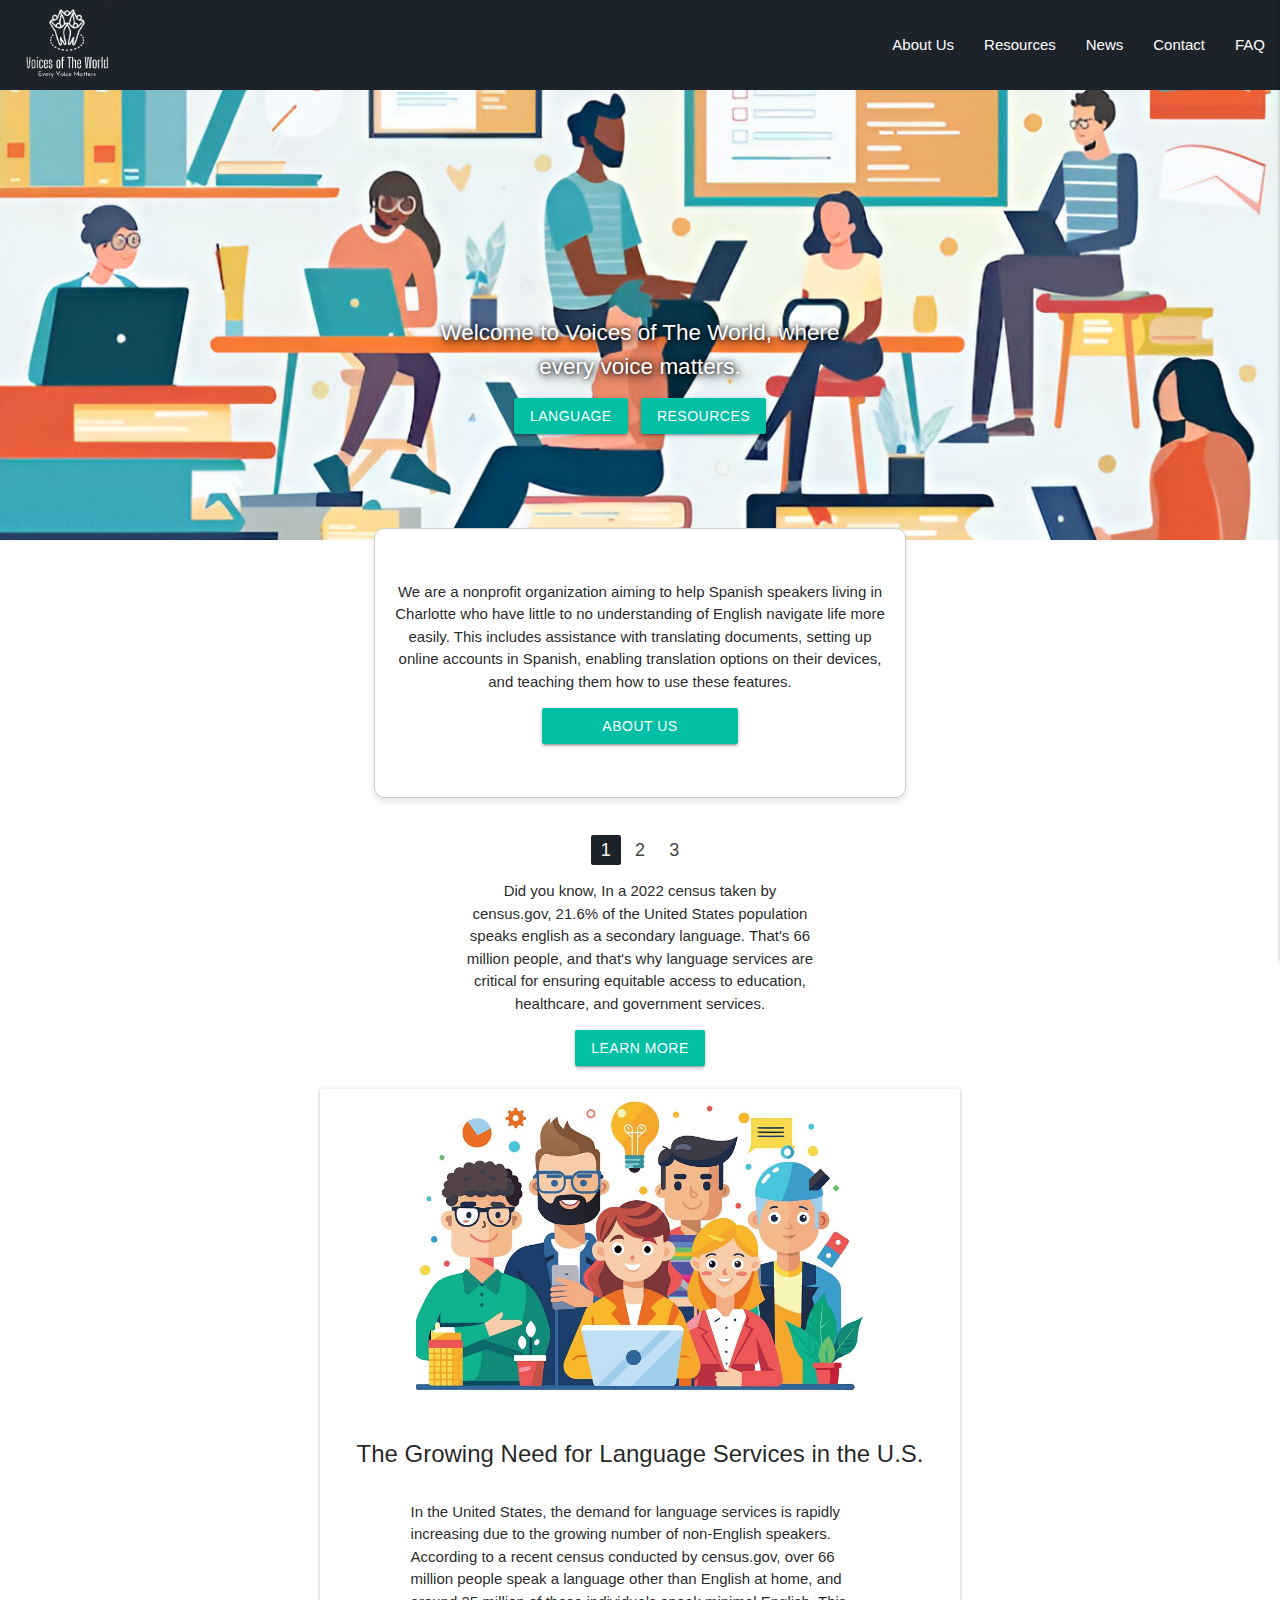
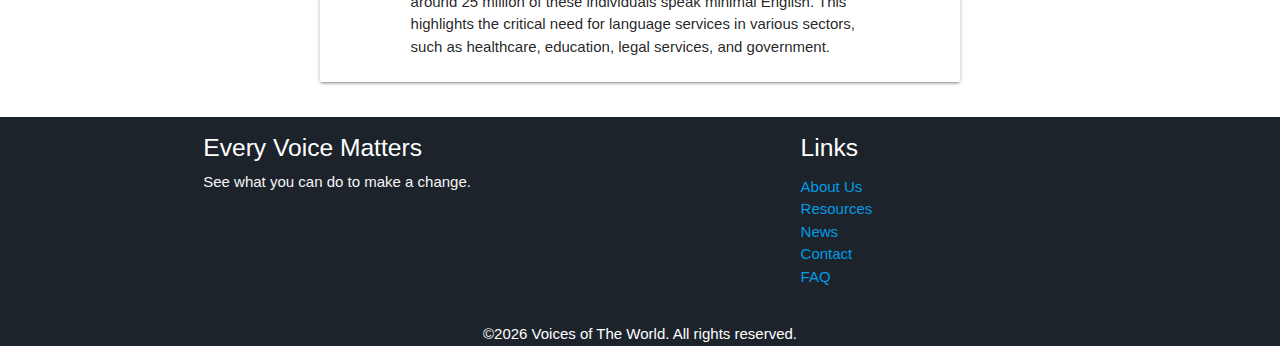
==== index.html @ 94116b29 "worked on completing javascript logic for dynamically rendering content based on the current active " ====
<!DOCTYPE html>
<html lang="en">
  <head>
    <meta charset="UTF-8" />
    <meta name="viewport" content="width=device-width, initial-scale=1.0" />
    <title>Every Voice Matters | Home</title>
    <!-- Materializecss CSS CDN -->
    <link
      rel="stylesheet"
      href="https://cdnjs.cloudflare.com/ajax/libs/materialize/1.0.0/css/materialize.min.css"
    />
    <!-- Google Icon CDN -->
    <link
      href="https://fonts.googleapis.com/icon?family=Material+Icons"
      rel="stylesheet"
    />
    <link rel="stylesheet" href="styles.css" />
  </head>
  <body>
    <header>
      <nav>
        <div class="nav-wrapper" id="nav-container">
          <div>
            <a href="/index.html" class="brand-logo" id="logo-container"
              ><img src="/public/Images/logo.png" class="main-logo"
            /></a>
          </div>
          <ul class="right hide-on-med-and-down ul-container" id="ul-container">
            <li><a href="/aboutUs/aboutUs.html">About Us</a></li>
            <li><a href="/Resource/resource.html">Resources</a></li>
            <li><a href="/News/News.html">News</a></li>
            <li><a href="/contactPage/contact.html">Contact</a></li>
            <li><a href="/questions/faq.html">FAQ</a></li>
          </ul>
          <!-- Hamburger Menu, when clicked, the target of mobile-demo will open  -->
          <a
            href="#"
            data-target="mobile-demo"
            class="sidenav-trigger right"
            id="hamburger-icon"
          >
            <i class="material-icons">menu</i></a
          >
        </div>
      </nav>

      <!-- Side Nav, hidden until hamburger menu is triggered through sidenav-trigger -->
      <ul class="sidenav" id="mobile-demo">
        <li><a href="/aboutUs/aboutUs.html">About Us</a></li>
        <li><a href="/Resource/resource.html">Resources</a></li>
        <li><a href="/News/News.html">News</a></li>
        <li><a href="/contactPage/contact.html">Contact</a></li>
        <li><a href="/questions/faq.html">FAQ</a></li>
      </ul>
    </header>

    <main class="main-container">
      <section class="hero-container">
        <div class="hero-image">
          <div class="hero-info">
            <p>Welcome to Voices of The World, where every voice matters.</p>
            <div>
              <a class="waves-effect waves-light btn" id="hero-button"
                >Language</a
              >
              <a class="waves-effect waves-light btn" id="hero-button"
                >Resources</a
              >
            </div>
          </div>
        </div>
      </section>

      <section class="learn-more-container">
        <div class="card-div">
          <p>
            We are a nonprofit organization aiming to help Spanish speakers
            living in Charlotte who have little to no understanding of English
            navigate life more easily. This includes assistance with translating
            documents, setting up online accounts in Spanish, enabling
            translation options on their devices, and teaching them how to use
            these features.
          </p>
          <a
            class="waves-effect waves-light btn"
            id="hero-button"
            href="/aboutUs/aboutUs.html"
            >About Us</a
          >
        </div>
      </section>

      <section class="content-card-container">
        <div class="content-card-div">
          <ul class="pagination">

            <li class="active" data-page="1"><a>1</a></li>
            <li class="waves-effect" data-page="2"><a>2</a></li>
            <li class="waves-effect" data-page="3"><a>3</a></li>

          </ul>
          <div class="content-div" id="content-div"></div>
        </div>
      </section>
    </main>

    <footer class="page-footer" id="footer-container">
      <div class="container">
        <div class="row">
          <div class="col l6 s12">
            <h5 class="white-text">Every Voice Matters</h5>
            <p class="grey-text text-lighten-4">
              See what you can do to make a change.
            </p>
          </div>
          <div class="col l4 offset-l2 s12">
            <h5 class="white-text">Links</h5>
            <ul>
              <li><a href="/aboutUs/aboutUs.html">About Us</a></li>
              <li><a href="/Resource/resource.html">Resources</a></li>
              <li><a href="/News/News.html">News</a></li>
              <li><a href="/contactPage/contact.html">Contact</a></li>
              <li><a href="/questions/faq.html">FAQ</a></li>
            </ul>
          </div>
        </div>
      </div>
      <div class="container" id="footer-div">
        <p class="copyright-p">
          ©<span id="current-year"></span> Voices of The World. All rights
          reserved.
        </p>
      </div>
    </footer>

    <!-- Materialize JS CDN -->
    <script src="https://cdnjs.cloudflare.com/ajax/libs/materialize/1.0.0/js/materialize.min.js"></script>
    <script src="script.js"></script>
  </body>
</html>
---- styles.css ----
html,
body {
  height: 100%;
  width: 100%;
  margin: 0;
  padding: 0;
  background-color: #ffffff;
}
p {
  margin: 0;
}

/* Navbar */
.main-logo {
  max-width: 130px;
  max-height: auto;
}

#nav-container {
  background-color: #1c232b;
  min-height: 10vh;
}
#ul-container {
  height: 100%;
  display: flex;
  flex-direction: row;
  align-items: center;
}

@media (max-width: 992px) {
  #logo-container {
    display: flex;
    justify-content: center;
  }
  #hamburger-icon {
    min-height: 100%;
    display: flex;
    flex-direction: row;
    align-items: center;
  }
  #mobile-demo {
    background-color: #1c232b;
  }
  #mobile-demo li a {
    color: white;
  }
}
/* Navbar */

/* Main */
.main-container {
  width: 100%;
  min-height: 100vh;
  display: flex;
  flex-grow: 1;
  flex-direction: column;
  align-items: center;
}
.hero-container {
  height: 35vh;
  width: 100%;
  display: flex;
  flex-direction: column;
  align-items: center;
}
.hero-image {
  display: flex;
  flex-direction: column;
  align-items: center;
  justify-content: center;
  background-image: url("./public/Images/collab-img.jpeg");

  background-repeat: no-repeat;
  background-size: cover;
  background-position: center;
  width: 100%;
  height: 100%;
}

.hero-info p {
  text-align: center;
  color: white;
  font-size: 1.5rem;
  padding-bottom: 1rem;
  text-shadow: 3px 3px 10px rgba(0, 0, 0, 0.8), 0px 0px 5px rgba(0, 0, 0, 0.9);
  width: 70%;
}
.hero-info {
  position: relative;
  display: flex;
  flex-direction: column;
  align-items: center;
  margin-top: 8rem;
}

#hero-button {
  background-color: #00bfa5;
  margin: 0 0.3rem 0 0.3rem;
}

@media (min-width: 992px) {
  .hero-container {
    height: 50vh;
  }
  .hero-image {
    height: 100%;
  }
  .card-div {
    max-width: 30vw;
  }
}

.learn-more-container {
  display: flex;
  flex-direction: column;
  align-items: center;
  padding: 1.5rem;
}

.card-div {
  background-color: white;
  position: relative;
  margin-top: -35px;
  z-index: 2;
  display: flex;
  flex-direction: column;
  align-items: center;
  text-align: center;
  border: 1px solid #ccc;
  border-radius: 10px;
  padding: 1rem;
  box-shadow: 0 4px 6px rgba(0, 0, 0, 0.1);
  max-width: 80vw;
}

.card-div p {
  margin-bottom: 1rem;
  max-width: 42vh;
}

.card-div #hero-button {
  padding: 0 4rem 0 4rem;
}

.content-card-container {
  display: flex;
  flex-grow: 1;
  flex-direction: column;
  align-items: center;
  min-height: 30vh;
}
.content-card-div {
  display: flex;
  flex-direction: column;
  align-items: center;
  text-align: center;
}
.content-div {
  display: flex;
  flex-direction: column;
  align-items: center;
}
.content-div p {
  margin-bottom: 1rem;
  max-width: 42ch;
}
#content-card {
  display: flex;
  flex-direction: column;
  align-items: center;
  margin-top: 1rem;
}
#content-card-content {
  display: flex;
  flex-direction: column;
  align-items: center;
  text-align: start;
}
.card-title {
  text-align: center;
  font-size: 1.25rem;
  font-weight: 600;
}
.active {
  background-color: #1c232b !important;
}
.card {
  display: flex;
  flex-direction: column;
  align-items: center;
}
.card-image {
  max-width: 70%;
  height: auto;
}
@media (min-width: 992px) {
  .card-div {
    min-height: 30vh;
    display: flex;
    flex-direction: column;
    justify-content: center;
  }
  .card-div p {
    max-width: 60ch;
  }
}
@media (min-width: 700px) {
  .card-image {
    max-width: 70%;
    height: auto;
  }
  .card {
    max-width: 50vw;
  }
  #content-card-content p {
    margin-top: 1.5rem;
    max-width: 55ch;
  }
}
/* Main */

/* Footer */
#footer-container {
  width: 100%;
  padding: 0;
  background-color: #1c232b;
}
.copyright-p {
  text-align: center;
}
/* Footer */
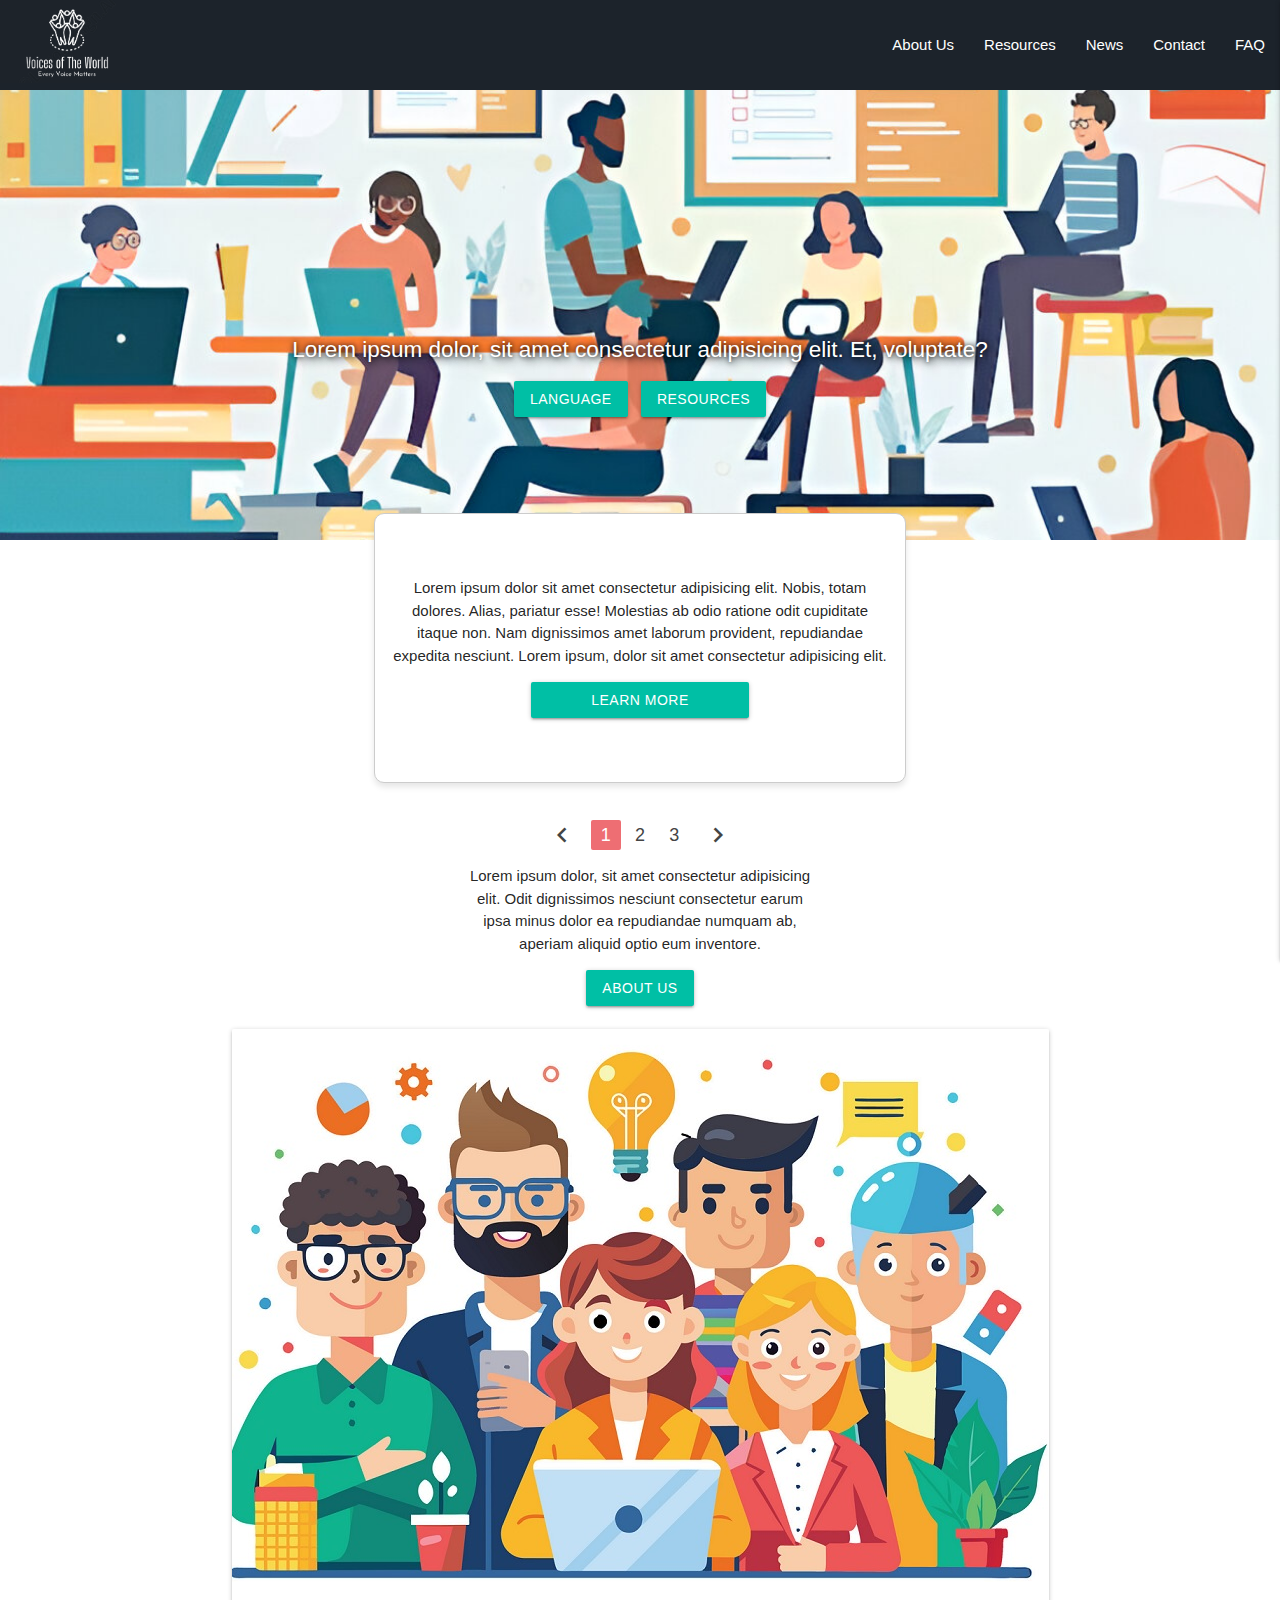
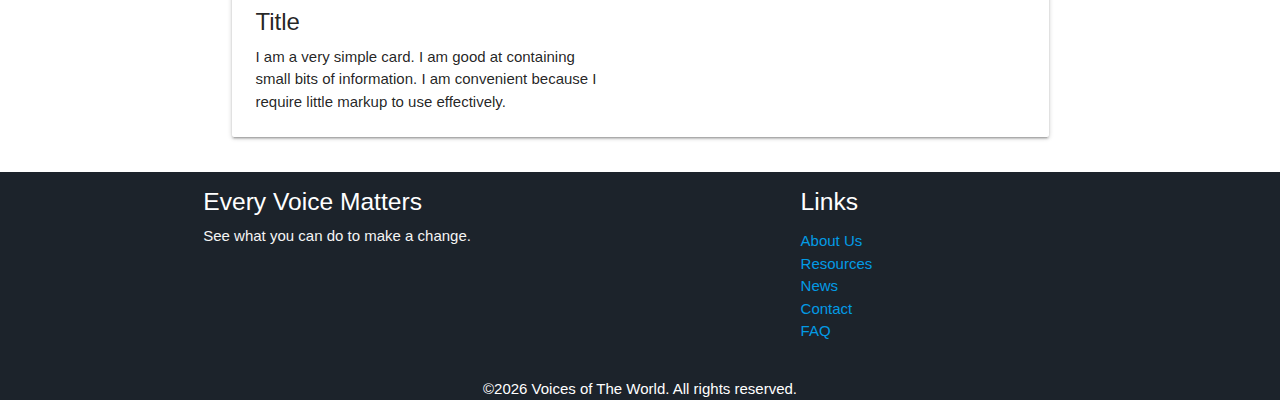
==== commit a6571097: "merging dev into my branch" ====
--- a/index.html
+++ b/index.html
@@ -21,7 +21,7 @@
       <nav>
         <div class="nav-wrapper" id="nav-container">
           <div>
-            <a href="/index.html" class="brand-logo" id="logo-container"
+            <a href="#!" class="brand-logo" id="logo-container"
               ><img src="/public/Images/logo.png" class="main-logo"
             /></a>
           </div>
@@ -58,7 +58,10 @@
       <section class="hero-container">
         <div class="hero-image">
           <div class="hero-info">
-            <p>Welcome to Voices of The World, where every voice matters.</p>
+            <p>
+              Lorem ipsum dolor, sit amet consectetur adipisicing elit. Et,
+              voluptate?
+            </p>
             <div>
               <a class="waves-effect waves-light btn" id="hero-button"
                 >Language</a
@@ -74,18 +77,14 @@
       <section class="learn-more-container">
         <div class="card-div">
           <p>
-            We are a nonprofit organization aiming to help Spanish speakers
-            living in Charlotte who have little to no understanding of English
-            navigate life more easily. This includes assistance with translating
-            documents, setting up online accounts in Spanish, enabling
-            translation options on their devices, and teaching them how to use
-            these features.
+            Lorem ipsum dolor sit amet consectetur adipisicing elit. Nobis,
+            totam dolores. Alias, pariatur esse! Molestias ab odio ratione odit
+            cupiditate itaque non. Nam dignissimos amet laborum provident,
+            repudiandae expedita nesciunt. Lorem ipsum, dolor sit amet
+            consectetur adipisicing elit.
           </p>
-          <a
-            class="waves-effect waves-light btn"
-            id="hero-button"
-            href="/aboutUs/aboutUs.html"
-            >About Us</a
+          <a class="waves-effect waves-light btn" id="hero-button"
+            >Learn More</a
           >
         </div>
       </section>
@@ -93,13 +92,43 @@
       <section class="content-card-container">
         <div class="content-card-div">
           <ul class="pagination">
-
-            <li class="active" data-page="1"><a>1</a></li>
-            <li class="waves-effect" data-page="2"><a>2</a></li>
-            <li class="waves-effect" data-page="3"><a>3</a></li>
-
+            <li class="waves-effect">
+              <a href="#!"><i class="material-icons">chevron_left</i></a>
+            </li>
+            <li class="active"><a href="#!">1</a></li>
+            <li class="waves-effect"><a href="#!">2</a></li>
+            <li class="waves-effect"><a href="#!">3</a></li>
+            <li class="waves-effect">
+              <a href="#!"><i class="material-icons">chevron_right</i></a>
+            </li>
           </ul>
-          <div class="content-div" id="content-div"></div>
+          <div class="content-div">
+            <p>
+              Lorem ipsum dolor, sit amet consectetur adipisicing elit. Odit
+              dignissimos nesciunt consectetur earum ipsa minus dolor ea
+              repudiandae numquam ab, aperiam aliquid optio eum inventore.
+            </p>
+            <a class="waves-effect waves-light btn" id="hero-button"
+              >About Us</a
+            >
+            <div class="row" id="content-card">
+              <div class="col s12">
+                <div class="card">
+                  <div class="card-image">
+                    <img src="./public/Images/collab-2.jpg" />
+                  </div>
+                  <div class="card-content" id="content-card-content">
+                    <p class="card-title">Title</p>
+                    <p>
+                      I am a very simple card. I am good at containing small
+                      bits of information. I am convenient because I require
+                      little markup to use effectively.
+                    </p>
+                  </div>
+                </div>
+              </div>
+            </div>
+          </div>
         </div>
       </section>
     </main>
--- a/styles.css
+++ b/styles.css
@@ -4,7 +4,6 @@
   width: 100%;
   margin: 0;
   padding: 0;
-  background-color: #ffffff;
 }
 p {
   margin: 0;
@@ -83,7 +82,6 @@
   font-size: 1.5rem;
   padding-bottom: 1rem;
   text-shadow: 3px 3px 10px rgba(0, 0, 0, 0.8), 0px 0px 5px rgba(0, 0, 0, 0.9);
-  width: 70%;
 }
 .hero-info {
   position: relative;
@@ -114,13 +112,14 @@
   display: flex;
   flex-direction: column;
   align-items: center;
+  background-color: white;
   padding: 1.5rem;
 }
 
 .card-div {
   background-color: white;
   position: relative;
-  margin-top: -35px;
+  margin-top: -50px;
   z-index: 2;
   display: flex;
   flex-direction: column;
@@ -171,28 +170,13 @@
   margin-top: 1rem;
 }
 #content-card-content {
-  display: flex;
-  flex-direction: column;
-  align-items: center;
   text-align: start;
 }
 .card-title {
-  text-align: center;
   font-size: 1.25rem;
   font-weight: 600;
 }
-.active {
-  background-color: #1c232b !important;
-}
-.card {
-  display: flex;
-  flex-direction: column;
-  align-items: center;
-}
-.card-image {
-  max-width: 70%;
-  height: auto;
-}
+
 @media (min-width: 992px) {
   .card-div {
     min-height: 30vh;
@@ -204,19 +188,6 @@
     max-width: 60ch;
   }
 }
-@media (min-width: 700px) {
-  .card-image {
-    max-width: 70%;
-    height: auto;
-  }
-  .card {
-    max-width: 50vw;
-  }
-  #content-card-content p {
-    margin-top: 1.5rem;
-    max-width: 55ch;
-  }
-}
 /* Main */
 
 /* Footer */
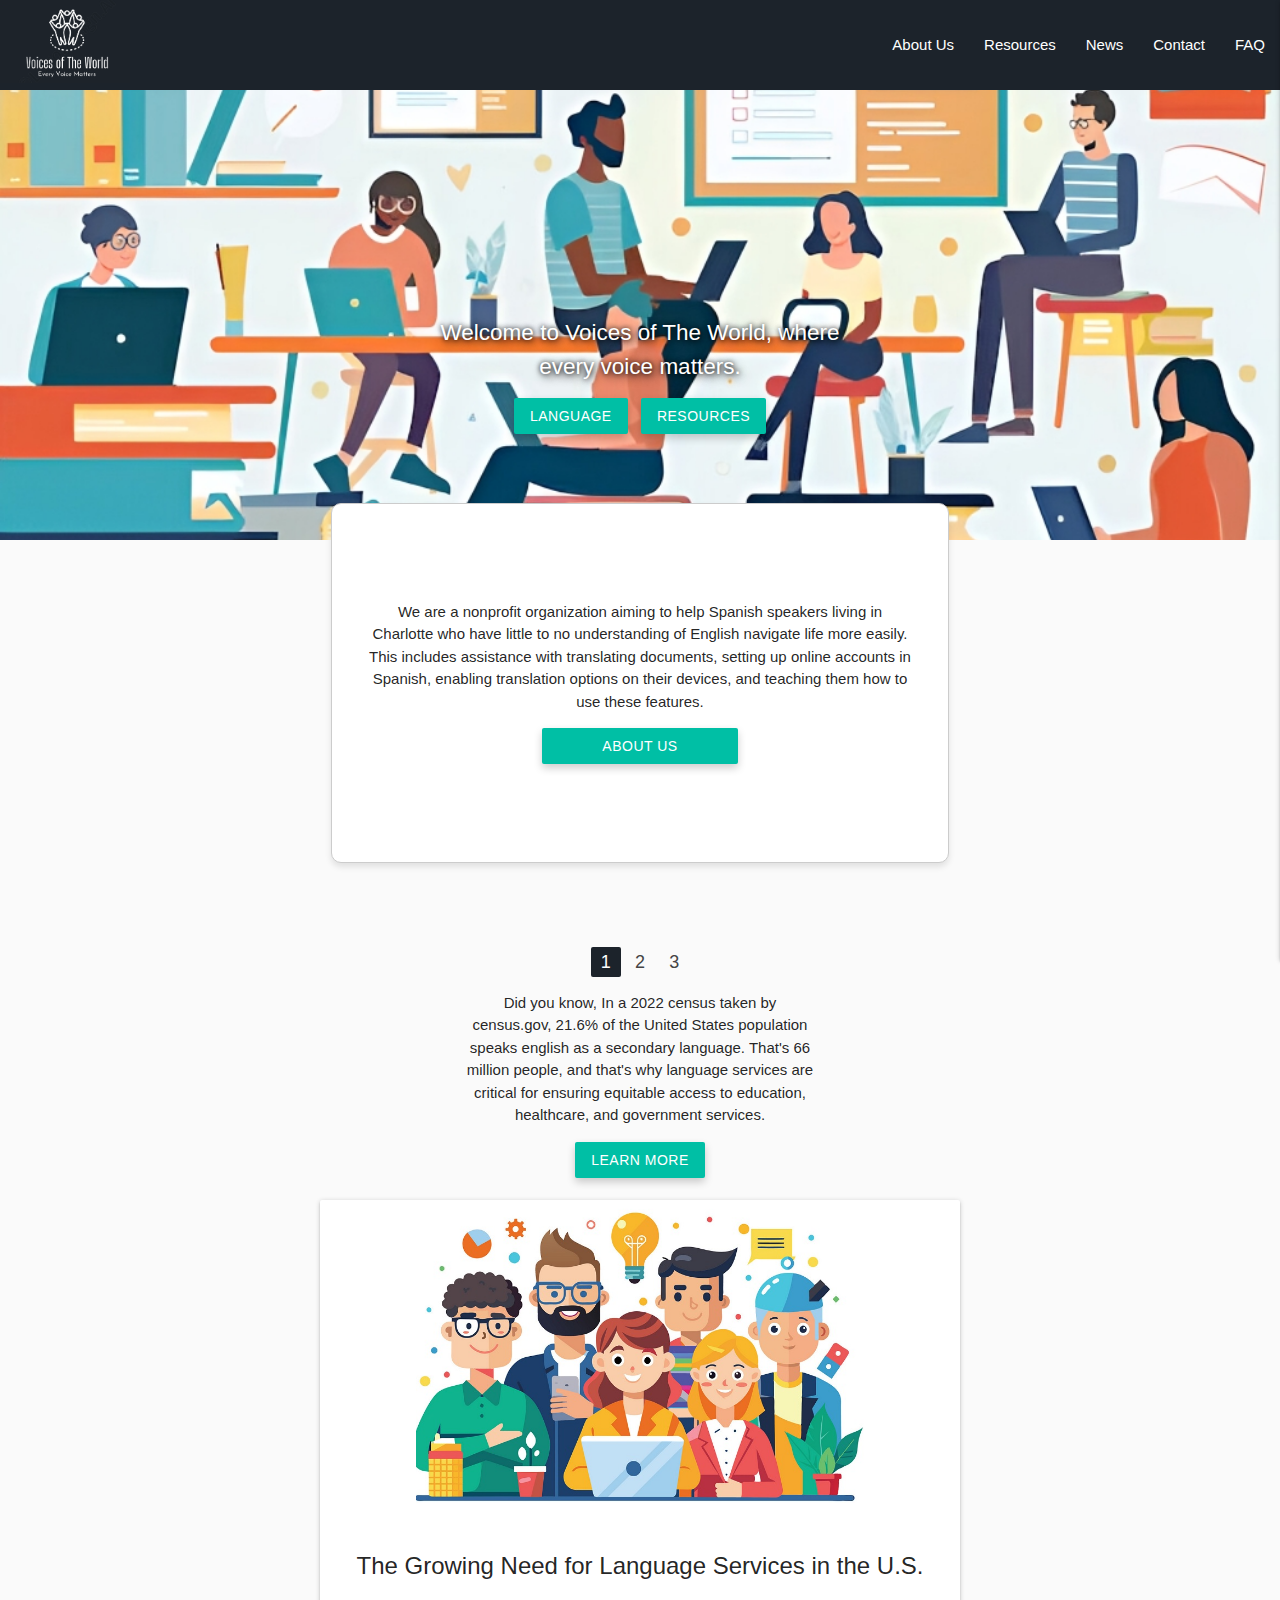
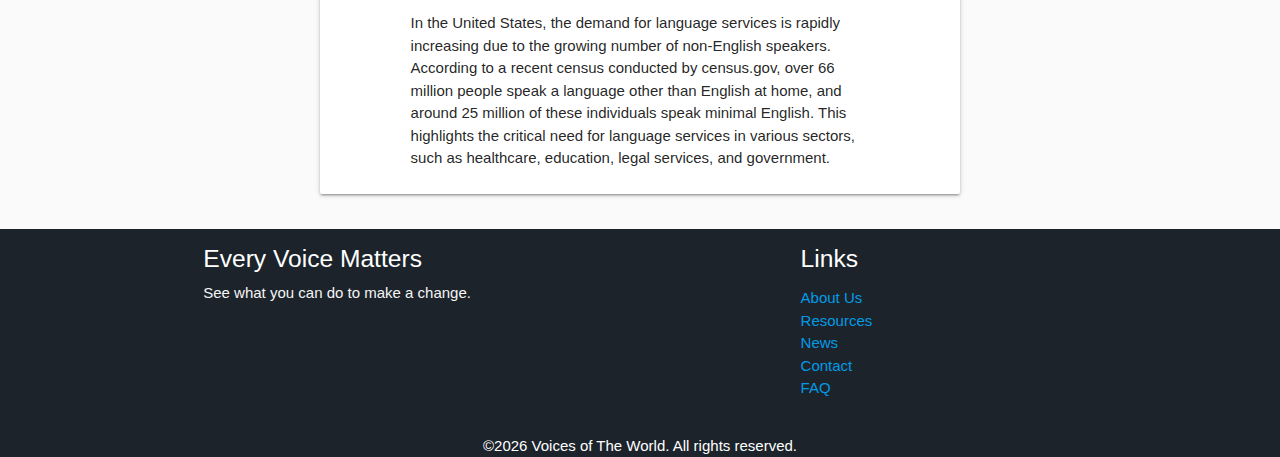
==== commit eeef77f4: "worked on making homepage more responsive, deleted collab-img and logo2" ====
--- a/index.html
+++ b/index.html
@@ -21,7 +21,7 @@
       <nav>
         <div class="nav-wrapper" id="nav-container">
           <div>
-            <a href="#!" class="brand-logo" id="logo-container"
+            <a href="/index.html" class="brand-logo" id="logo-container"
               ><img src="/public/Images/logo.png" class="main-logo"
             /></a>
           </div>
@@ -58,10 +58,7 @@
       <section class="hero-container">
         <div class="hero-image">
           <div class="hero-info">
-            <p>
-              Lorem ipsum dolor, sit amet consectetur adipisicing elit. Et,
-              voluptate?
-            </p>
+            <p>Welcome to Voices of The World, where every voice matters.</p>
             <div>
               <a class="waves-effect waves-light btn" id="hero-button"
                 >Language</a
@@ -77,14 +74,18 @@
       <section class="learn-more-container">
         <div class="card-div">
           <p>
-            Lorem ipsum dolor sit amet consectetur adipisicing elit. Nobis,
-            totam dolores. Alias, pariatur esse! Molestias ab odio ratione odit
-            cupiditate itaque non. Nam dignissimos amet laborum provident,
-            repudiandae expedita nesciunt. Lorem ipsum, dolor sit amet
-            consectetur adipisicing elit.
+            We are a nonprofit organization aiming to help Spanish speakers
+            living in Charlotte who have little to no understanding of English
+            navigate life more easily. This includes assistance with translating
+            documents, setting up online accounts in Spanish, enabling
+            translation options on their devices, and teaching them how to use
+            these features.
           </p>
-          <a class="waves-effect waves-light btn" id="hero-button"
-            >Learn More</a
+          <a
+            class="waves-effect waves-light btn"
+            id="hero-button"
+            href="/aboutUs/aboutUs.html"
+            >About Us</a
           >
         </div>
       </section>
@@ -92,43 +93,11 @@
       <section class="content-card-container">
         <div class="content-card-div">
           <ul class="pagination">
-            <li class="waves-effect">
-              <a href="#!"><i class="material-icons">chevron_left</i></a>
-            </li>
-            <li class="active"><a href="#!">1</a></li>
-            <li class="waves-effect"><a href="#!">2</a></li>
-            <li class="waves-effect"><a href="#!">3</a></li>
-            <li class="waves-effect">
-              <a href="#!"><i class="material-icons">chevron_right</i></a>
-            </li>
+            <li class="waves-effect active" data-page="1"><a>1</a></li>
+            <li class="waves-effect" data-page="2"><a>2</a></li>
+            <li class="waves-effect" data-page="3"><a>3</a></li>
           </ul>
-          <div class="content-div">
-            <p>
-              Lorem ipsum dolor, sit amet consectetur adipisicing elit. Odit
-              dignissimos nesciunt consectetur earum ipsa minus dolor ea
-              repudiandae numquam ab, aperiam aliquid optio eum inventore.
-            </p>
-            <a class="waves-effect waves-light btn" id="hero-button"
-              >About Us</a
-            >
-            <div class="row" id="content-card">
-              <div class="col s12">
-                <div class="card">
-                  <div class="card-image">
-                    <img src="./public/Images/collab-2.jpg" />
-                  </div>
-                  <div class="card-content" id="content-card-content">
-                    <p class="card-title">Title</p>
-                    <p>
-                      I am a very simple card. I am good at containing small
-                      bits of information. I am convenient because I require
-                      little markup to use effectively.
-                    </p>
-                  </div>
-                </div>
-              </div>
-            </div>
-          </div>
+          <div class="content-div" id="content-div"></div>
         </div>
       </section>
     </main>
--- a/styles.css
+++ b/styles.css
@@ -4,6 +4,7 @@
   width: 100%;
   margin: 0;
   padding: 0;
+  background-color: #fafafa;
 }
 p {
   margin: 0;
@@ -67,8 +68,7 @@
   flex-direction: column;
   align-items: center;
   justify-content: center;
-  background-image: url("./public/Images/collab-img.jpeg");
-
+  background-image: url("./public/Images/collab-img.png");
   background-repeat: no-repeat;
   background-size: cover;
   background-position: center;
@@ -82,6 +82,7 @@
   font-size: 1.5rem;
   padding-bottom: 1rem;
   text-shadow: 3px 3px 10px rgba(0, 0, 0, 0.8), 0px 0px 5px rgba(0, 0, 0, 0.9);
+  width: 70%;
 }
 .hero-info {
   position: relative;
@@ -94,32 +95,20 @@
 #hero-button {
   background-color: #00bfa5;
   margin: 0 0.3rem 0 0.3rem;
-}
-
-@media (min-width: 992px) {
-  .hero-container {
-    height: 50vh;
-  }
-  .hero-image {
-    height: 100%;
-  }
-  .card-div {
-    max-width: 30vw;
-  }
+  box-shadow: 0 4px 8px rgba(0, 0, 0, 0.2);
 }
 
 .learn-more-container {
   display: flex;
   flex-direction: column;
   align-items: center;
-  background-color: white;
   padding: 1.5rem;
 }
 
 .card-div {
   background-color: white;
   position: relative;
-  margin-top: -50px;
+  margin-top: -35px;
   z-index: 2;
   display: flex;
   flex-direction: column;
@@ -170,22 +159,64 @@
   margin-top: 1rem;
 }
 #content-card-content {
+  display: flex;
+  flex-direction: column;
+  align-items: center;
   text-align: start;
 }
 .card-title {
+  text-align: center;
   font-size: 1.25rem;
   font-weight: 600;
 }
-
+.active {
+  background-color: #1c232b !important;
+}
+.card {
+  display: flex;
+  flex-direction: column;
+  align-items: center;
+}
+.card-image {
+  max-width: 70%;
+  height: auto;
+}
 @media (min-width: 992px) {
+  .hero-container {
+    height: 50vh;
+  }
   .card-div {
-    min-height: 30vh;
+    min-height: 40vh;
+    min-width: 50%;
     display: flex;
     flex-direction: column;
     justify-content: center;
+    margin-top: -4rem;
   }
   .card-div p {
-    max-width: 60ch;
+    max-width: 65ch;
+  }
+  .learn-more-container {
+    width: 100%;
+  }
+  .hero-image {
+    background-image: url("./public/Images/collab-img.png");
+  }
+  .content-card-div {
+    margin-top: 3.1rem;
+  }
+}
+@media (min-width: 700px) {
+  .card-image {
+    max-width: 70%;
+    height: auto;
+  }
+  .card {
+    max-width: 50vw;
+  }
+  #content-card-content p {
+    margin-top: 1.5rem;
+    max-width: 55ch;
   }
 }
 /* Main */
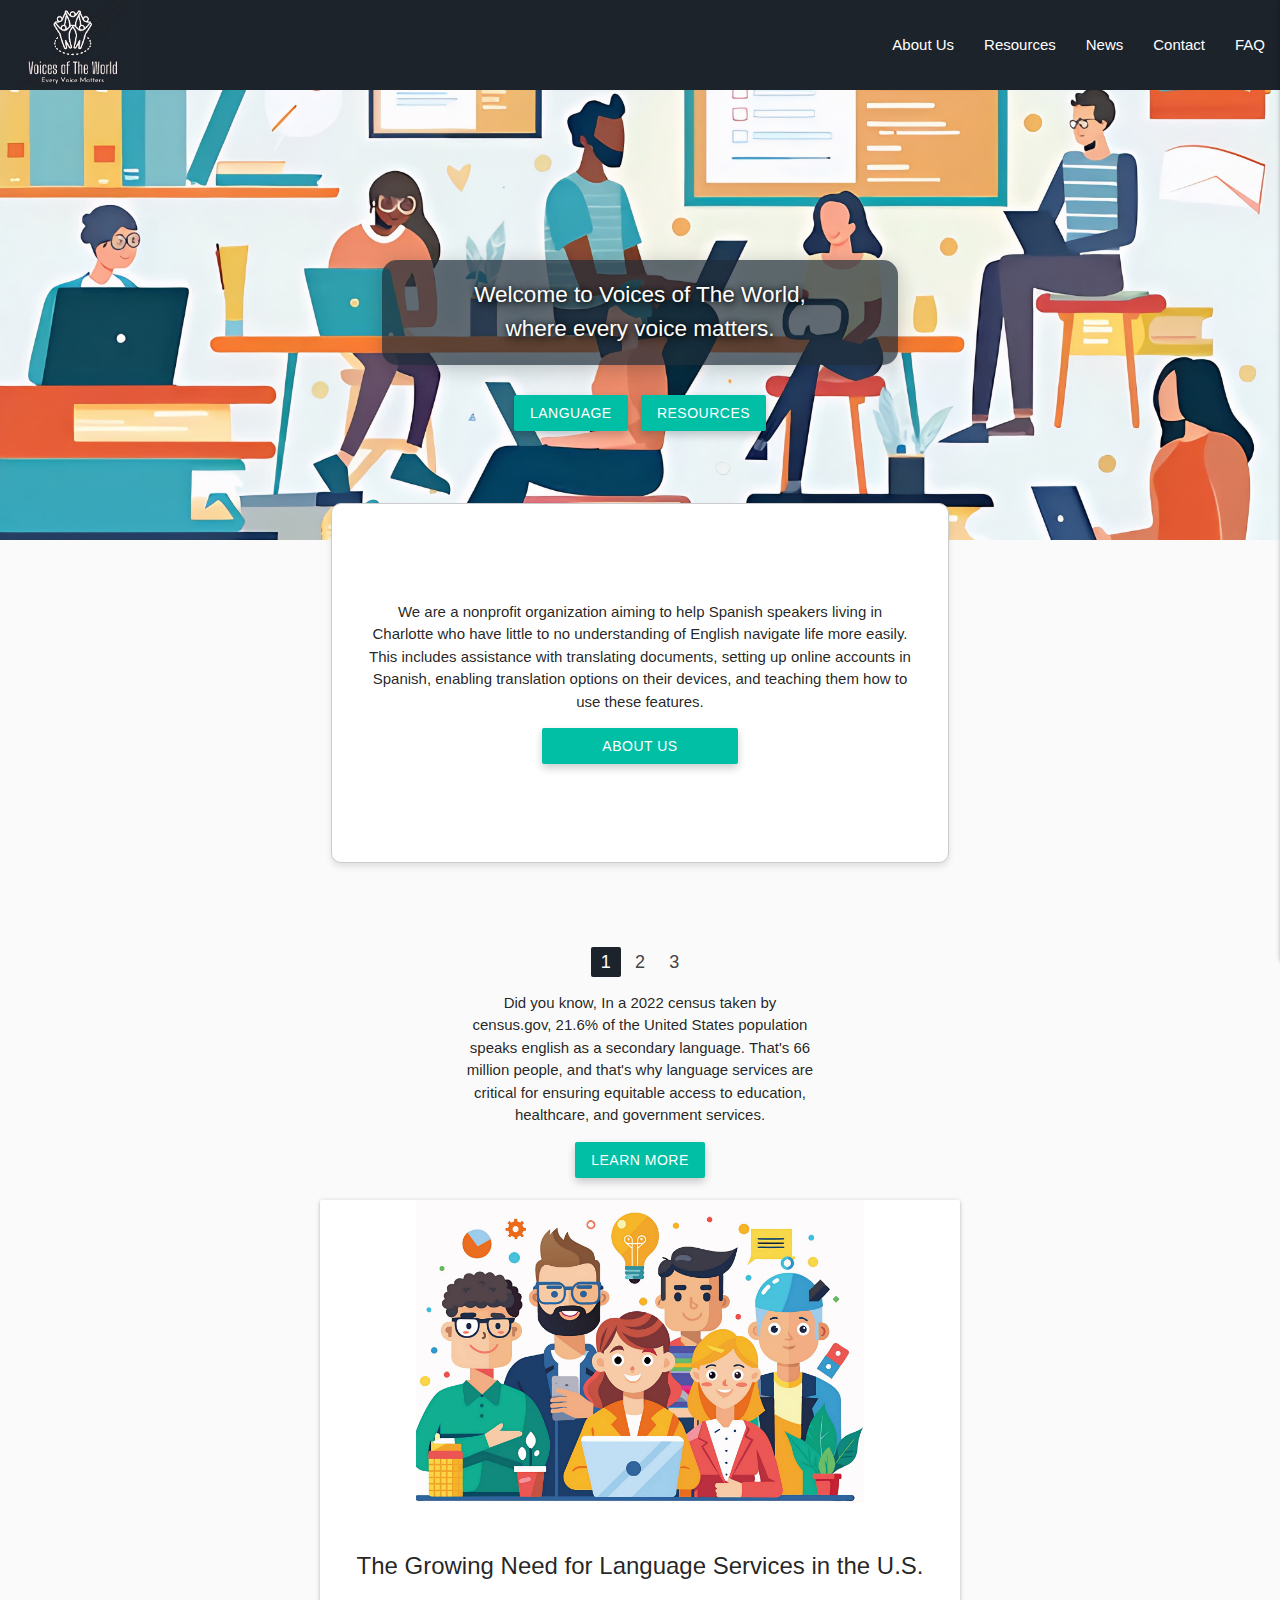
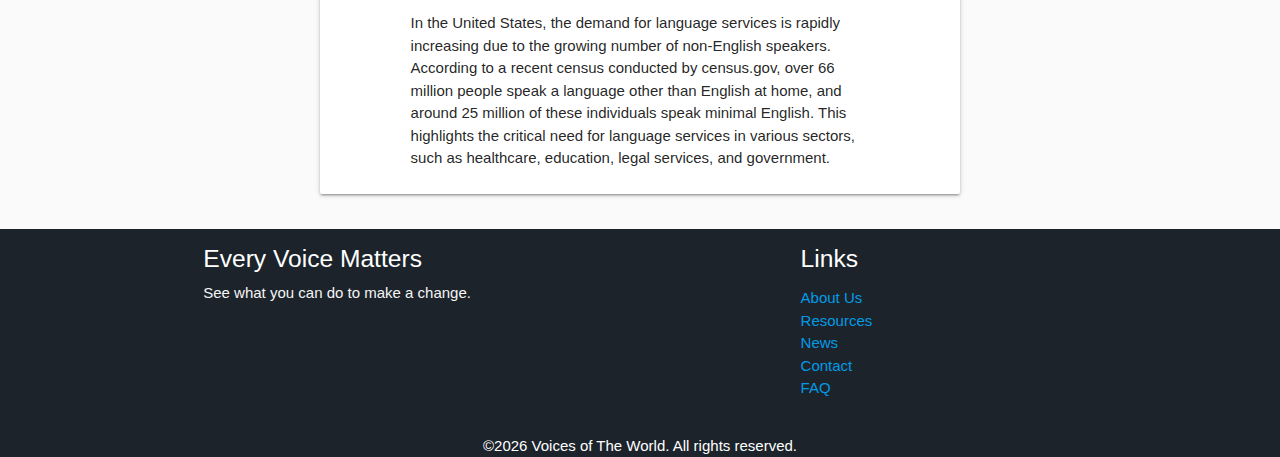
==== commit 0c4f18ce: "made navbar logo more responsive, added a card behind banner text to make it more accessible and con" ====
--- a/index.html
+++ b/index.html
@@ -20,11 +20,12 @@
     <header>
       <nav>
         <div class="nav-wrapper" id="nav-container">
-          <div>
-            <a href="/index.html" class="brand-logo" id="logo-container"
-              ><img src="/public/Images/logo.png" class="main-logo"
-            /></a>
-          </div>
+          <a href="/index.html" class="brand-logo" id="logo-container"
+            ><img
+              src="/public/Images/logo.png"
+              class="main-logo"
+              alt="logo of 5 people holding hands in a circle"
+          /></a>
           <ul class="right hide-on-med-and-down ul-container" id="ul-container">
             <li><a href="/aboutUs/aboutUs.html">About Us</a></li>
             <li><a href="/Resource/resource.html">Resources</a></li>
@@ -56,16 +57,22 @@
 
     <main class="main-container">
       <section class="hero-container">
-        <div class="hero-image">
+        <div
+          class="hero-image"
+          alt="background banner image of a diverse group of people collaborating"
+        >
           <div class="hero-info">
-            <p>Welcome to Voices of The World, where every voice matters.</p>
-            <div>
+            <div class="text-card">
+              <p>Welcome to Voices of The World, where every voice matters.</p>
+            </div>
+            <div class="hero-button">
               <a class="waves-effect waves-light btn" id="hero-button"
                 >Language</a
               >
-              <a class="waves-effect waves-light btn" id="hero-button"
+              <a class="waves-effect waves-light btn" id="hero-button" href="/Resource/resource.html"
                 >Resources</a
               >
+            </div>
             </div>
           </div>
         </div>
--- a/styles.css
+++ b/styles.css
@@ -8,12 +8,13 @@
 }
 p {
   margin: 0;
+  padding: 0;
 }
 
 /* Navbar */
 .main-logo {
-  max-width: 130px;
-  max-height: auto;
+  max-width: 100%;
+  max-height: 10vh;
 }
 
 #nav-container {
@@ -76,11 +77,25 @@
   height: 100%;
 }
 
+.text-card {
+  display: flex;
+  flex-direction: column;
+  align-items: center;
+  background-color: rgba(28, 43, 54, 0.7);
+  padding: 1.25rem;
+  border-radius: 15px;
+  box-shadow: 0px 4px 20px rgba(0, 0, 0, 0.2);
+  text-align: center;
+  width: 80%;
+}
+
+.hero-button {
+  margin: 1rem 0 1rem 0;
+}
 .hero-info p {
   text-align: center;
   color: white;
   font-size: 1.5rem;
-  padding-bottom: 1rem;
   text-shadow: 3px 3px 10px rgba(0, 0, 0, 0.8), 0px 0px 5px rgba(0, 0, 0, 0.9);
   width: 70%;
 }
@@ -89,7 +104,7 @@
   display: flex;
   flex-direction: column;
   align-items: center;
-  margin-top: 8rem;
+  margin-top: 5rem;
 }
 
 #hero-button {
@@ -180,6 +195,12 @@
 .card-image {
   max-width: 70%;
   height: auto;
+}
+@media (min-width: 1500px) {
+  .card-div p {
+    min-width: 70ch;
+    max-width: 100ch;
+  }
 }
 @media (min-width: 992px) {
   .hero-container {
@@ -205,6 +226,9 @@
   .content-card-div {
     margin-top: 3.1rem;
   }
+  .hero-button {
+    margin: 2rem 0 1rem 0;
+  }
 }
 @media (min-width: 700px) {
   .card-image {
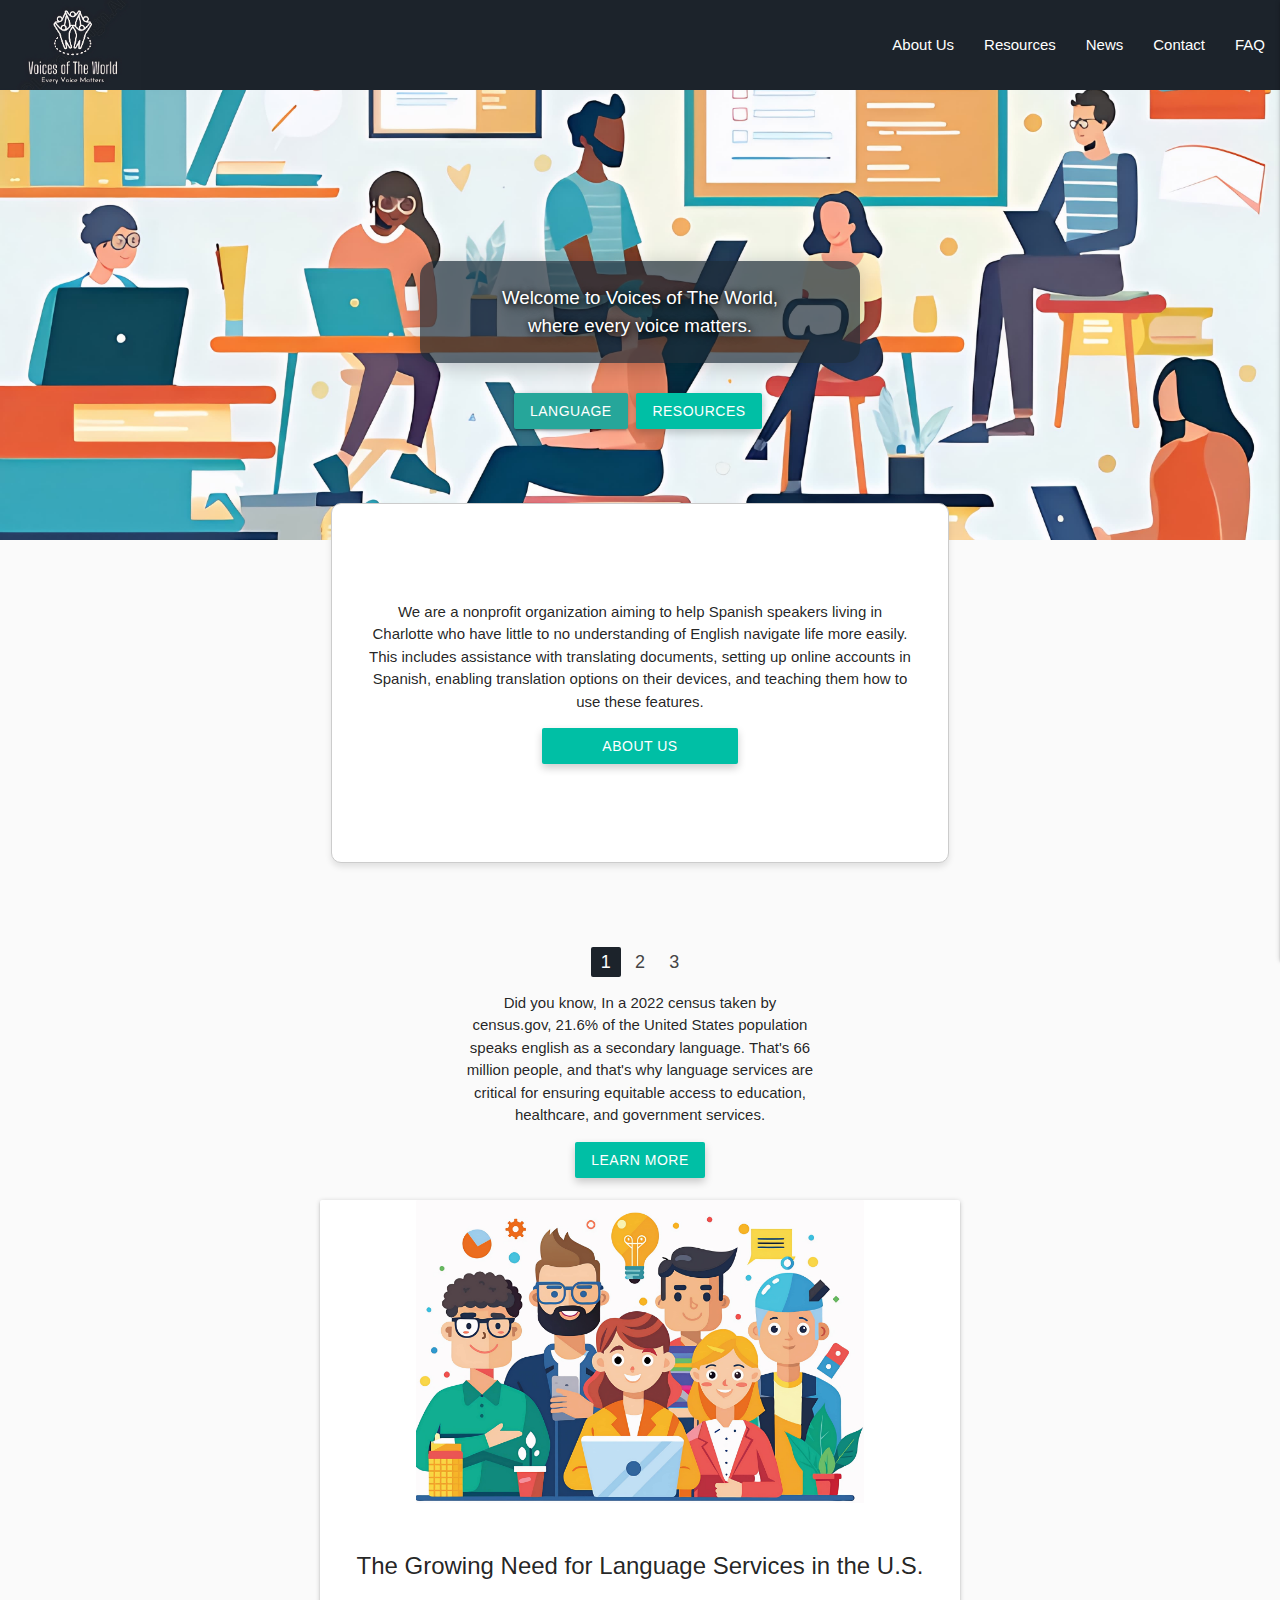
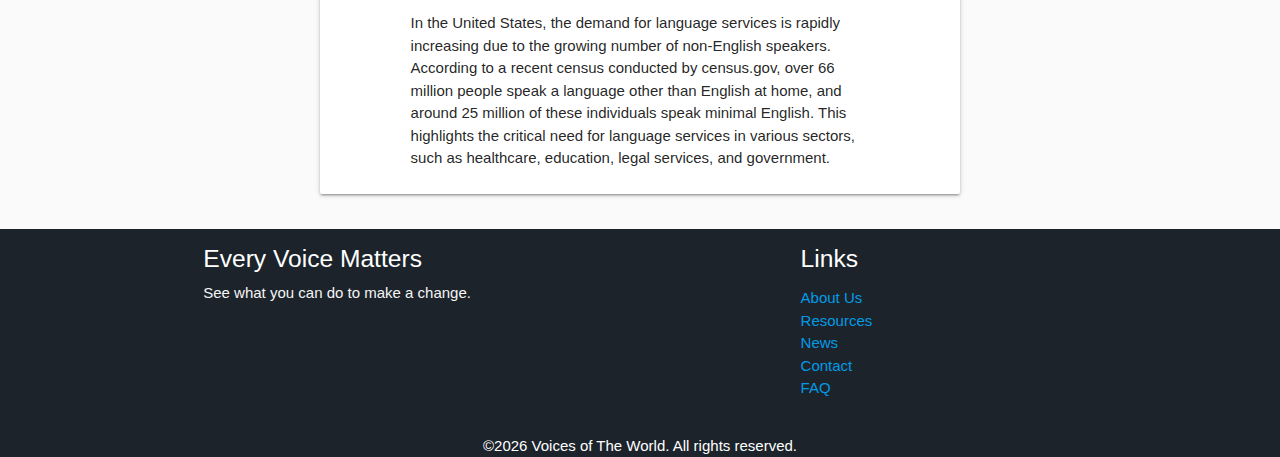
==== commit dd234267: "implemented google translate JS library for site-wide translation, worked on writing logic to open s" ====
--- a/index.html
+++ b/index.html
@@ -52,6 +52,7 @@
         <li><a href="/News/News.html">News</a></li>
         <li><a href="/contactPage/contact.html">Contact</a></li>
         <li><a href="/questions/faq.html">FAQ</a></li>
+        <li><a class="waves-effect" id="google_translate_element"></a></li>
       </ul>
     </header>
 
@@ -66,7 +67,7 @@
               <p>Welcome to Voices of The World, where every voice matters.</p>
             </div>
             <div class="hero-button">
-              <a class="waves-effect waves-light btn" id="hero-button"
+              <a class="waves-effect waves-light btn" id="language-button"
                 >Language</a
               >
               <a class="waves-effect waves-light btn" id="hero-button" href="/Resource/resource.html"
@@ -77,9 +78,11 @@
           </div>
         </div>
       </section>
+        
 
       <section class="learn-more-container">
         <div class="card-div">
+          
           <p>
             We are a nonprofit organization aiming to help Spanish speakers
             living in Charlotte who have little to no understanding of English
@@ -140,6 +143,10 @@
 
     <!-- Materialize JS CDN -->
     <script src="https://cdnjs.cloudflare.com/ajax/libs/materialize/1.0.0/js/materialize.min.js"></script>
-    <script src="script.js"></script>
+    <script type="text/javascript" src="script.js"></script>
+    <script
+      type="text/javascript"
+      src="https://translate.google.com/translate_a/element.js?cb=googleTranslateElementInit"
+    ></script>
   </body>
 </html>
--- a/styles.css
+++ b/styles.css
@@ -196,12 +196,36 @@
   max-width: 70%;
   height: auto;
 }
-@media (min-width: 1500px) {
-  .card-div p {
-    min-width: 70ch;
-    max-width: 100ch;
-  }
-}
+
+@media (min-width: 318px) {
+  .card-div {
+    margin: 0;
+  }
+  .text-card {
+    padding: 0.5rem;
+  }
+  .text-card p {
+    font-size: 1.25rem;
+  }
+}
+
+@media (min-width: 700px) {
+  .card-image {
+    max-width: 70%;
+    height: auto;
+  }
+  .card {
+    max-width: 50vw;
+  }
+  #content-card-content p {
+    margin-top: 1.5rem;
+    max-width: 55ch;
+  }
+  .text-card {
+    padding: 1.5rem;
+  }
+}
+
 @media (min-width: 992px) {
   .hero-container {
     height: 50vh;
@@ -230,17 +254,14 @@
     margin: 2rem 0 1rem 0;
   }
 }
-@media (min-width: 700px) {
-  .card-image {
-    max-width: 70%;
-    height: auto;
-  }
-  .card {
-    max-width: 50vw;
-  }
-  #content-card-content p {
-    margin-top: 1.5rem;
-    max-width: 55ch;
+
+@media (min-width: 1500px) {
+  .card-div p {
+    min-width: 70ch;
+    max-width: 100ch;
+  }
+  .text-card {
+    padding: 2rem;
   }
 }
 /* Main */
@@ -255,3 +276,10 @@
   text-align: center;
 }
 /* Footer */
+
+/* The google translation library was conflicting with materialize's CSS, so I had to overwrite this to make the select language box visible */
+select {
+  display: block !important;
+  visibility: visible !important;
+  opacity: 1 !important;
+}
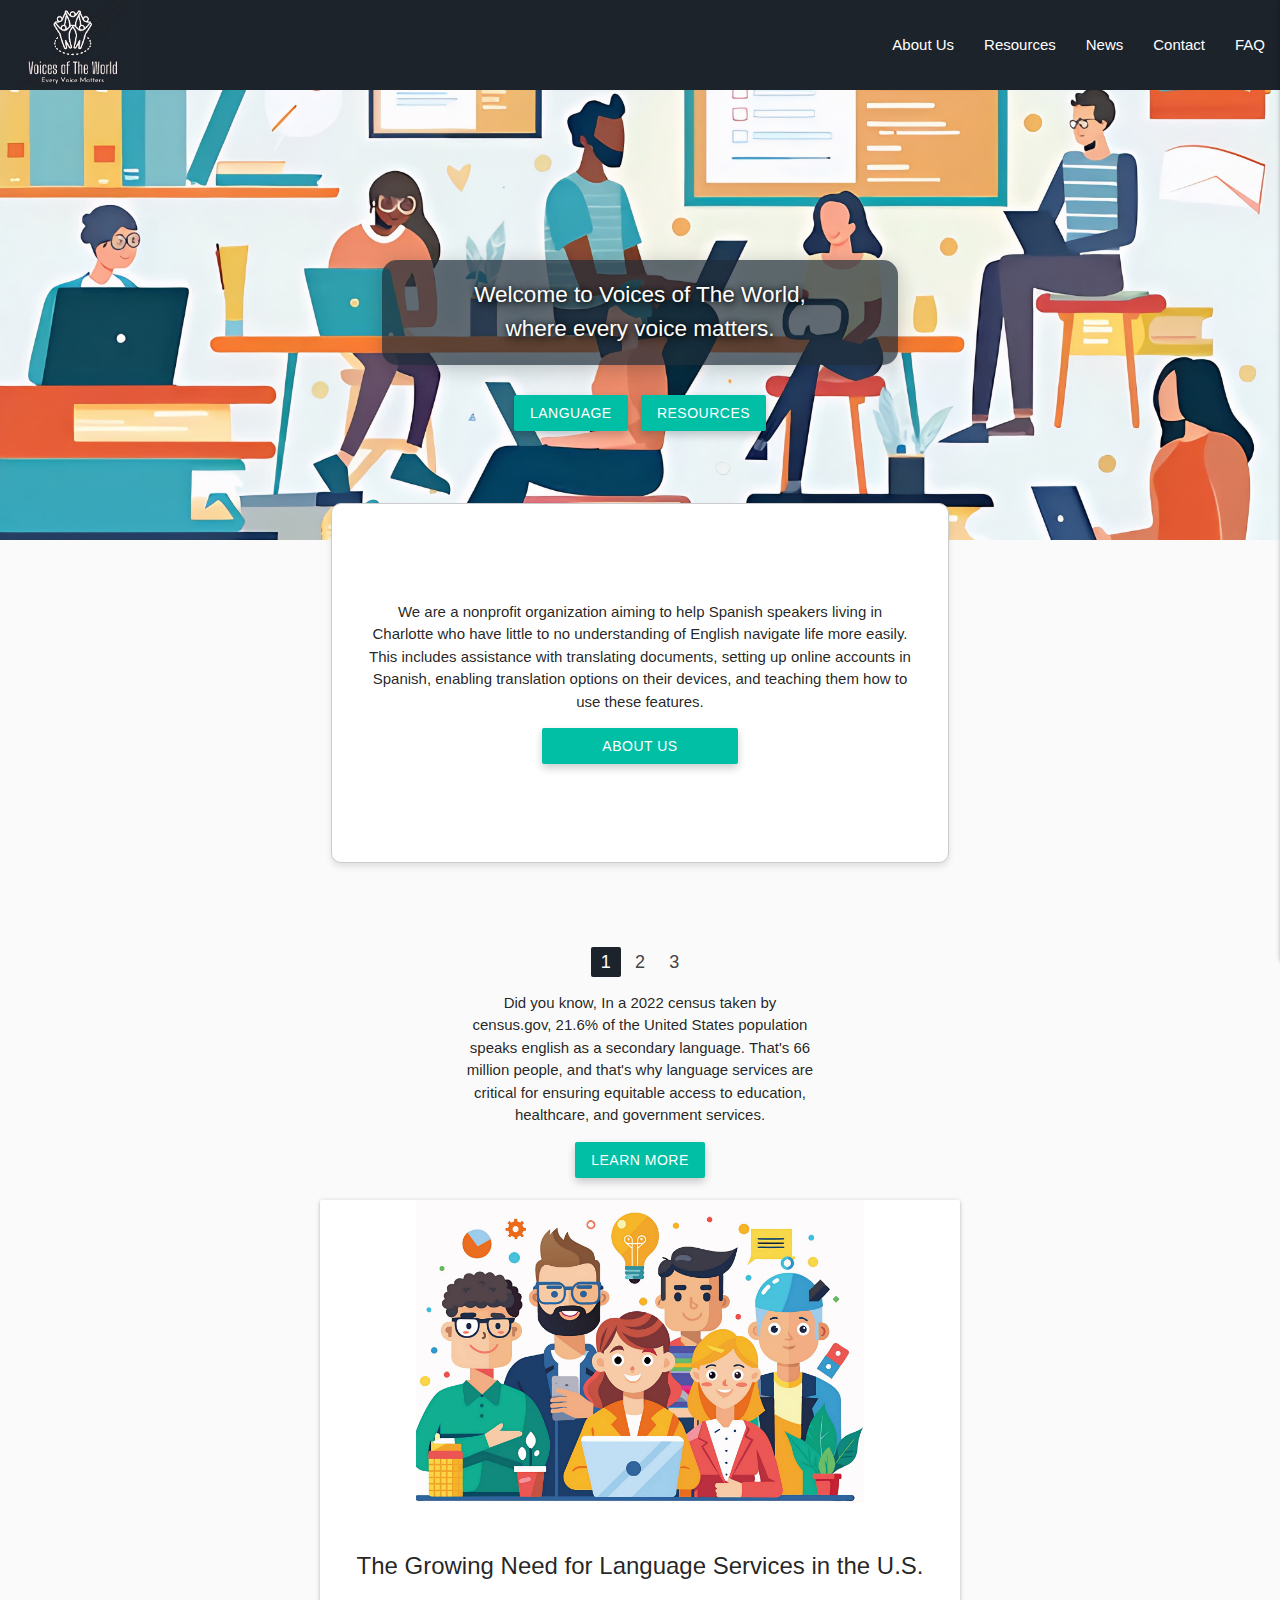
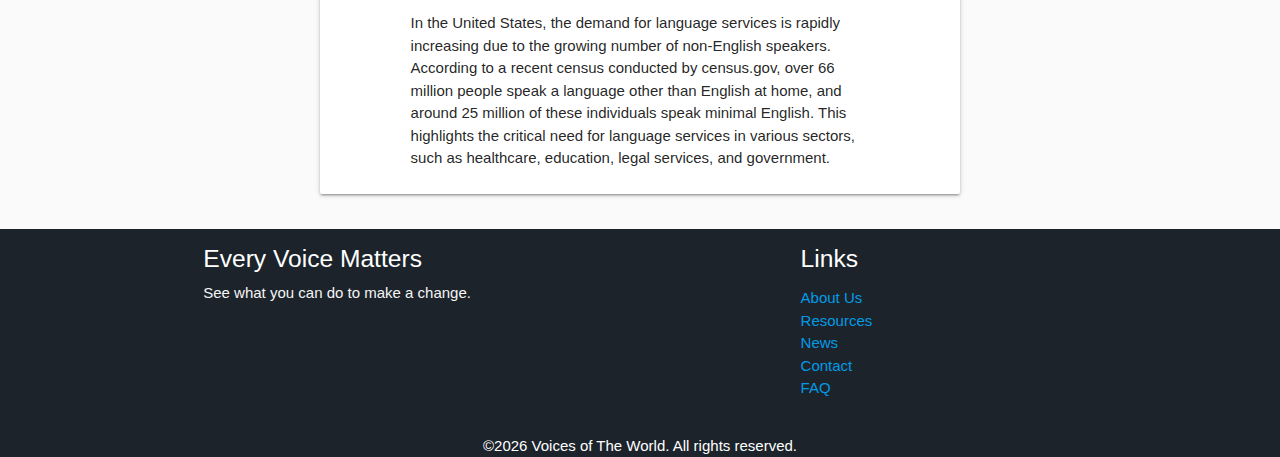
==== commit f5d3925f: "merged from dev, finished CSS responsiveness" ====
--- a/index.html
+++ b/index.html
@@ -52,7 +52,6 @@
         <li><a href="/News/News.html">News</a></li>
         <li><a href="/contactPage/contact.html">Contact</a></li>
         <li><a href="/questions/faq.html">FAQ</a></li>
-        <li><a class="waves-effect" id="google_translate_element"></a></li>
       </ul>
     </header>
 
@@ -67,7 +66,7 @@
               <p>Welcome to Voices of The World, where every voice matters.</p>
             </div>
             <div class="hero-button">
-              <a class="waves-effect waves-light btn" id="language-button"
+              <a class="waves-effect waves-light btn" id="hero-button"
                 >Language</a
               >
               <a class="waves-effect waves-light btn" id="hero-button" href="/Resource/resource.html"
@@ -78,11 +77,9 @@
           </div>
         </div>
       </section>
-        
 
       <section class="learn-more-container">
         <div class="card-div">
-          
           <p>
             We are a nonprofit organization aiming to help Spanish speakers
             living in Charlotte who have little to no understanding of English
@@ -143,10 +140,6 @@
 
     <!-- Materialize JS CDN -->
     <script src="https://cdnjs.cloudflare.com/ajax/libs/materialize/1.0.0/js/materialize.min.js"></script>
-    <script type="text/javascript" src="script.js"></script>
-    <script
-      type="text/javascript"
-      src="https://translate.google.com/translate_a/element.js?cb=googleTranslateElementInit"
-    ></script>
+    <script src="script.js"></script>
   </body>
 </html>
--- a/styles.css
+++ b/styles.css
@@ -196,36 +196,12 @@
   max-width: 70%;
   height: auto;
 }
-
-@media (min-width: 318px) {
-  .card-div {
-    margin: 0;
-  }
-  .text-card {
-    padding: 0.5rem;
-  }
-  .text-card p {
-    font-size: 1.25rem;
-  }
-}
-
-@media (min-width: 700px) {
-  .card-image {
-    max-width: 70%;
-    height: auto;
-  }
-  .card {
-    max-width: 50vw;
-  }
-  #content-card-content p {
-    margin-top: 1.5rem;
-    max-width: 55ch;
-  }
-  .text-card {
-    padding: 1.5rem;
-  }
-}
-
+@media (min-width: 1500px) {
+  .card-div p {
+    min-width: 70ch;
+    max-width: 100ch;
+  }
+}
 @media (min-width: 992px) {
   .hero-container {
     height: 50vh;
@@ -254,14 +230,17 @@
     margin: 2rem 0 1rem 0;
   }
 }
-
-@media (min-width: 1500px) {
-  .card-div p {
-    min-width: 70ch;
-    max-width: 100ch;
-  }
-  .text-card {
-    padding: 2rem;
+@media (min-width: 700px) {
+  .card-image {
+    max-width: 70%;
+    height: auto;
+  }
+  .card {
+    max-width: 50vw;
+  }
+  #content-card-content p {
+    margin-top: 1.5rem;
+    max-width: 55ch;
   }
 }
 /* Main */
@@ -276,10 +255,3 @@
   text-align: center;
 }
 /* Footer */
-
-/* The google translation library was conflicting with materialize's CSS, so I had to overwrite this to make the select language box visible */
-select {
-  display: block !important;
-  visibility: visible !important;
-  opacity: 1 !important;
-}
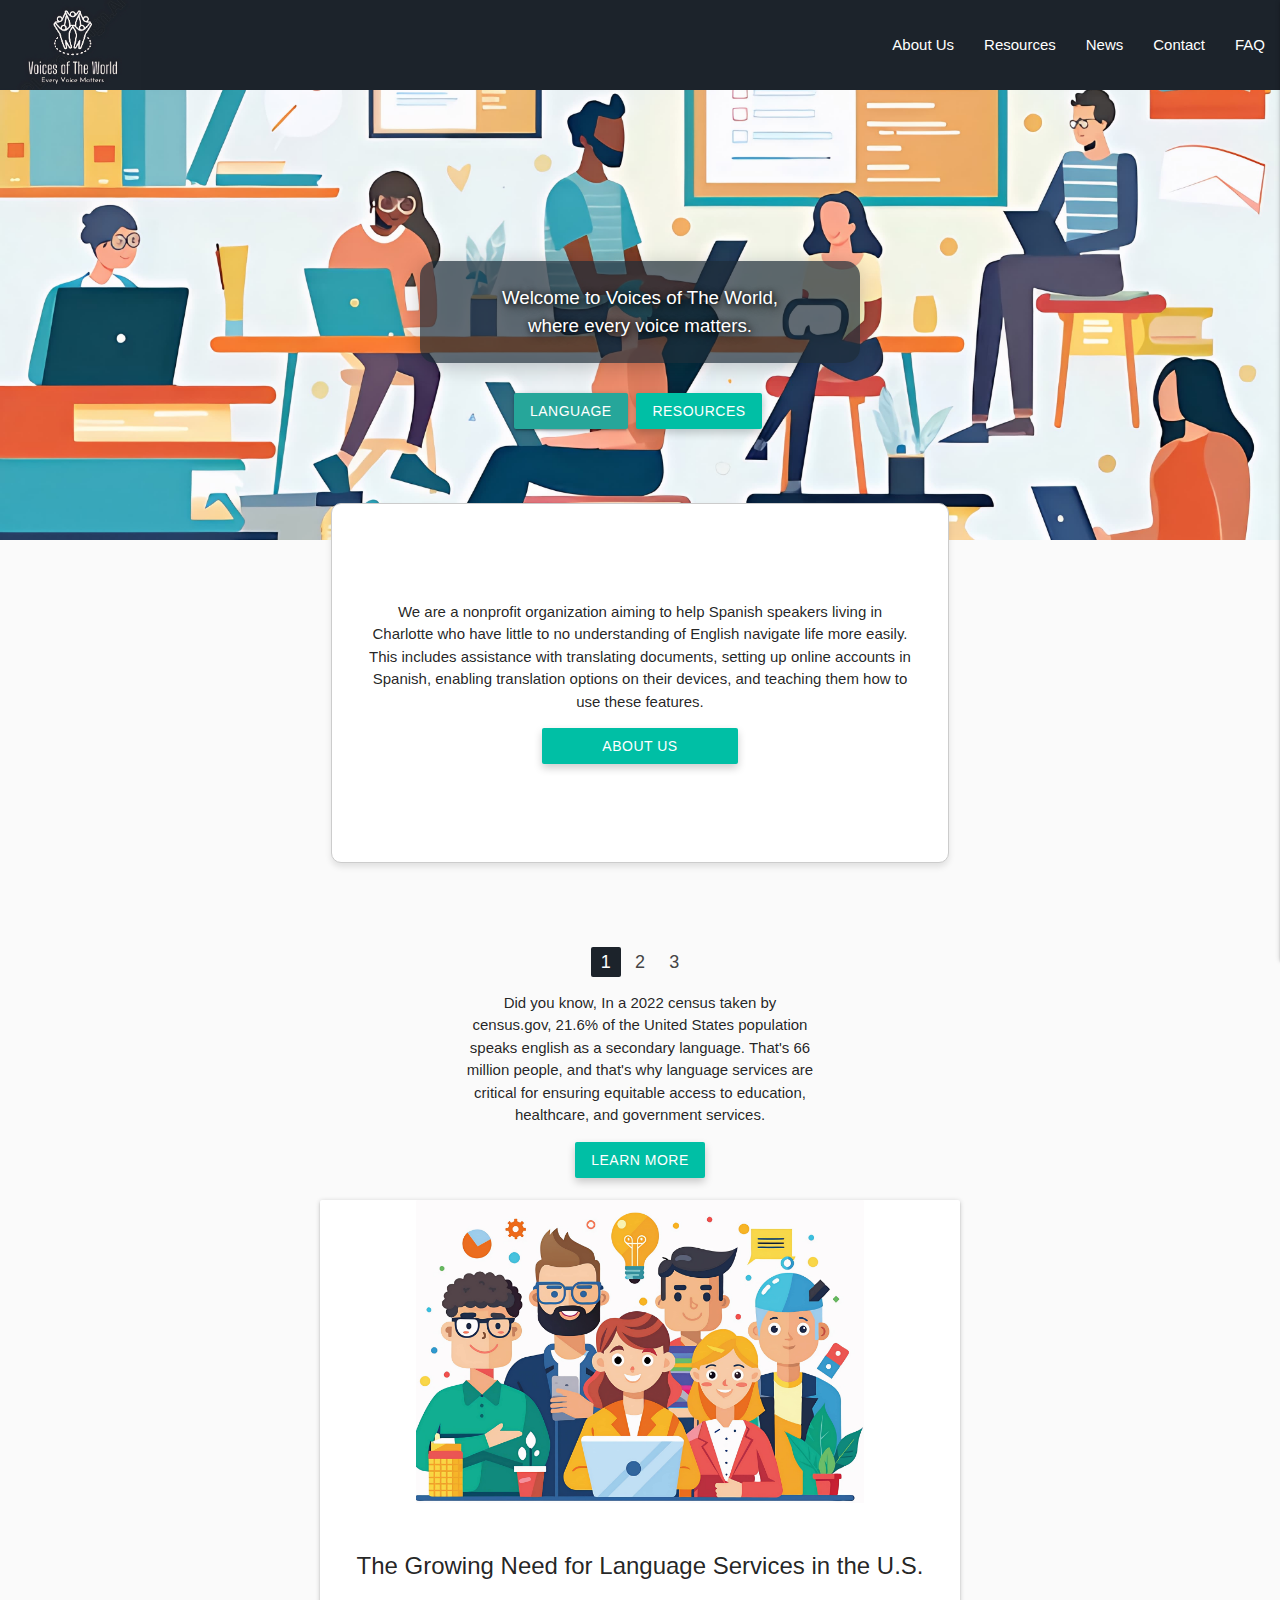
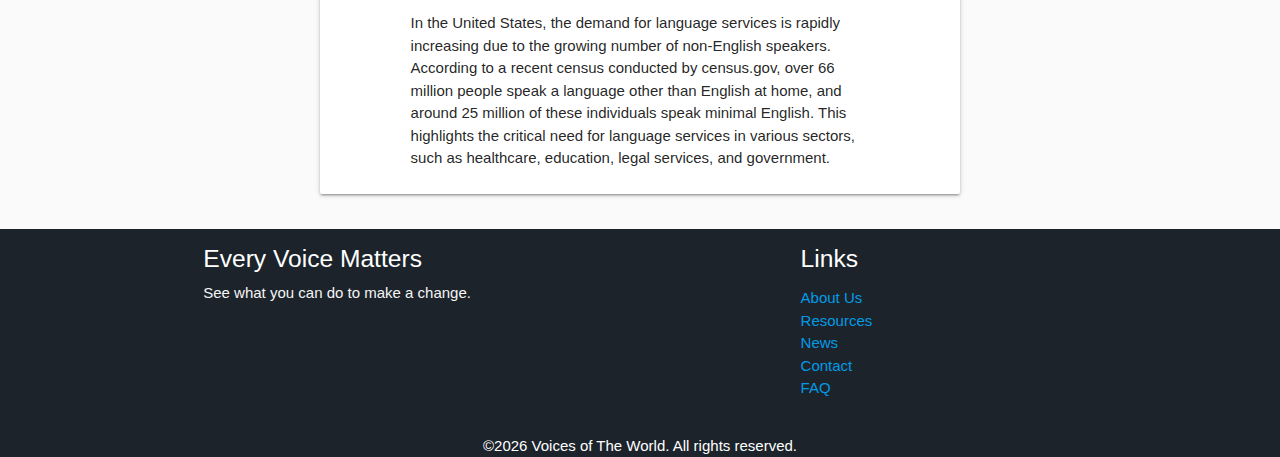
==== commit 60f773c4: "committing merge" ====
--- a/index.html
+++ b/index.html
@@ -52,6 +52,7 @@
         <li><a href="/News/News.html">News</a></li>
         <li><a href="/contactPage/contact.html">Contact</a></li>
         <li><a href="/questions/faq.html">FAQ</a></li>
+        <li><a class="waves-effect" id="google_translate_element"></a></li>
       </ul>
     </header>
 
@@ -66,7 +67,7 @@
               <p>Welcome to Voices of The World, where every voice matters.</p>
             </div>
             <div class="hero-button">
-              <a class="waves-effect waves-light btn" id="hero-button"
+              <a class="waves-effect waves-light btn" id="language-button"
                 >Language</a
               >
               <a class="waves-effect waves-light btn" id="hero-button" href="/Resource/resource.html"
@@ -77,9 +78,11 @@
           </div>
         </div>
       </section>
+        
 
       <section class="learn-more-container">
         <div class="card-div">
+          
           <p>
             We are a nonprofit organization aiming to help Spanish speakers
             living in Charlotte who have little to no understanding of English
@@ -140,6 +143,10 @@
 
     <!-- Materialize JS CDN -->
     <script src="https://cdnjs.cloudflare.com/ajax/libs/materialize/1.0.0/js/materialize.min.js"></script>
-    <script src="script.js"></script>
+    <script type="text/javascript" src="script.js"></script>
+    <script
+      type="text/javascript"
+      src="https://translate.google.com/translate_a/element.js?cb=googleTranslateElementInit"
+    ></script>
   </body>
 </html>
--- a/styles.css
+++ b/styles.css
@@ -27,7 +27,12 @@
   flex-direction: row;
   align-items: center;
 }
-
+#mobile-demo {
+  background-color: #1c232b;
+}
+#mobile-demo li a {
+  color: white;
+}
 @media (max-width: 992px) {
   #logo-container {
     display: flex;
@@ -39,12 +44,6 @@
     flex-direction: row;
     align-items: center;
   }
-  #mobile-demo {
-    background-color: #1c232b;
-  }
-  #mobile-demo li a {
-    color: white;
-  }
 }
 /* Navbar */
 
@@ -196,12 +195,36 @@
   max-width: 70%;
   height: auto;
 }
-@media (min-width: 1500px) {
-  .card-div p {
-    min-width: 70ch;
-    max-width: 100ch;
-  }
-}
+
+@media (min-width: 318px) {
+  .card-div {
+    margin: 0;
+  }
+  .text-card {
+    padding: 0.5rem;
+  }
+  .text-card p {
+    font-size: 1.25rem;
+  }
+}
+
+@media (min-width: 700px) {
+  .card-image {
+    max-width: 70%;
+    height: auto;
+  }
+  .card {
+    max-width: 50vw;
+  }
+  #content-card-content p {
+    margin-top: 1.5rem;
+    max-width: 55ch;
+  }
+  .text-card {
+    padding: 1.5rem;
+  }
+}
+
 @media (min-width: 992px) {
   .hero-container {
     height: 50vh;
@@ -230,17 +253,14 @@
     margin: 2rem 0 1rem 0;
   }
 }
-@media (min-width: 700px) {
-  .card-image {
-    max-width: 70%;
-    height: auto;
-  }
-  .card {
-    max-width: 50vw;
-  }
-  #content-card-content p {
-    margin-top: 1.5rem;
-    max-width: 55ch;
+
+@media (min-width: 1500px) {
+  .card-div p {
+    min-width: 70ch;
+    max-width: 100ch;
+  }
+  .text-card {
+    padding: 2rem;
   }
 }
 /* Main */
@@ -255,3 +275,10 @@
   text-align: center;
 }
 /* Footer */
+
+/* The google translation library was conflicting with materialize's CSS, so I had to overwrite this to make the select language box visible */
+select {
+  display: block !important;
+  visibility: visible !important;
+  opacity: 1 !important;
+}
